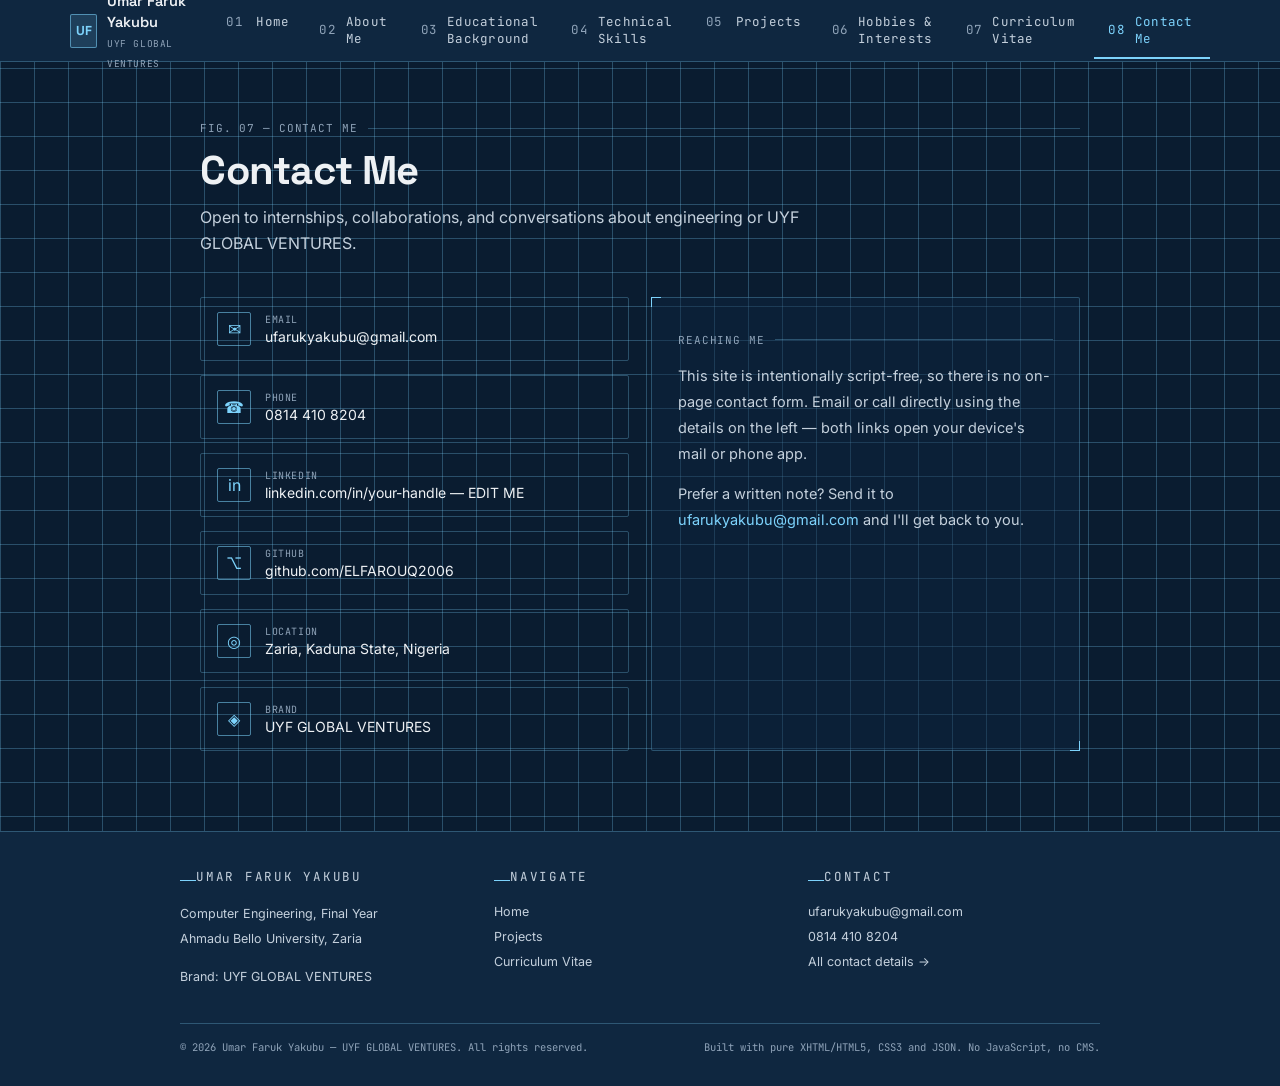
==== contact.html @ f2180076 "First commit" ====
<!DOCTYPE html>
<html lang="en">
<head>
<meta charset="UTF-8" />
<meta name="viewport" content="width=device-width, initial-scale=1.0" />
<title>Contact Me — Umar Faruk Yakubu</title>
<meta name="description" content="Contact Umar Faruk Yakubu — email, phone, and UYF GLOBAL VENTURES." />
<link rel="preconnect" href="https://fonts.googleapis.com" />
<link rel="preconnect" href="https://fonts.gstatic.com" crossorigin="crossorigin" />
<link href="https://fonts.googleapis.com/css2?family=Space+Grotesk:wght@400;500;600;700&amp;family=Inter:wght@400;500;600&amp;family=JetBrains+Mono:wght@400;500;600&amp;display=swap" rel="stylesheet" />
<link rel="stylesheet" href="assets/css/styles.css" />
<script type="application/ld+json">
{
  "@context": "https://schema.org",
  "@type": "ContactPage",
  "name": "Contact Umar Faruk Yakubu",
  "url": "contact.html",
  "mainEntity": {
    "@type": "Person",
    "name": "Umar Faruk Yakubu",
    "email": "mailto:ufarukyakubu@gmail.com",
    "telephone": "+234-814-410-8204",
    "address": {
      "@type": "PostalAddress",
      "addressLocality": "Zaria",
      "addressRegion": "Kaduna State",
      "addressCountry": "NG"
    }
  }
}
</script>
</head>
<body>

<header class="site-header">
  <div class="nav-wrap">
    <a class="brand" href="index.html">
      <span class="chip">UF</span>
      <span class="btext"><span class="n1">Umar Faruk Yakubu</span><br /><span class="n2">UYF GLOBAL VENTURES</span></span>
    </a>
    <input type="checkbox" id="nav-toggle" />
    <label class="nav-burger" for="nav-toggle" aria-label="Toggle navigation menu"><span></span></label>
    <nav class="site-nav" aria-label="Primary">
      <ul>
        <li><a href="index.html"><span class="pin">01</span>Home</a></li>
        <li><a href="about.html"><span class="pin">02</span>About Me</a></li>
        <li><a href="education.html"><span class="pin">03</span>Educational Background</a></li>
        <li><a href="skills.html"><span class="pin">04</span>Technical Skills</a></li>
        <li><a href="projects.html"><span class="pin">05</span>Projects</a></li>
        <li><a href="hobbies.html"><span class="pin">06</span>Hobbies &amp; Interests</a></li>
        <li><a href="cv.html"><span class="pin">07</span>Curriculum Vitae</a></li>
        <li data-current="true"><a href="contact.html"><span class="pin">08</span>Contact Me</a></li>
      </ul>
    </nav>
  </div>
</header>

<main>
  <div class="frame">
    <p class="fig"><span>FIG. 07 — CONTACT ME</span><span class="ln"></span></p>
    <h1 class="pagehead">Contact Me</h1>
    <p class="lede">Open to internships, collaborations, and conversations about engineering or UYF GLOBAL VENTURES.</p>

    <div class="contact-grid">
      <ul class="ch-list">
        <li>
          <a href="mailto:ufarukyakubu@gmail.com">
            <span class="ic">✉</span>
            <span><span class="k">EMAIL</span><span class="v">ufarukyakubu@gmail.com</span></span>
          </a>
        </li>
        <li>
          <a href="tel:+2348144108204">
            <span class="ic">☎</span>
            <span><span class="k">PHONE</span><span class="v">0814 410 8204</span></span>
          </a>
        </li>
        <li>
          <a href="https://linkedin.com/in/your-handle" target="_blank" rel="noopener">
            <span class="ic">in</span>
            <span><span class="k">LINKEDIN</span><span class="v">linkedin.com/in/your-handle — EDIT ME</span></span>
          </a>
        </li>
        <li>
          <a href="https://github.com/ELFAROUQ2006" target="_blank" rel="noopener">
            <span class="ic">⌥</span>
            <span><span class="k">GITHUB</span><span class="v">github.com/ELFAROUQ2006</span></span>
          </a>
        </li>
        <li class="row">
          <span class="ic">◎</span>
          <span><span class="k">LOCATION</span><span class="v">Zaria, Kaduna State, Nigeria</span></span>
        </li>
        <li class="row">
          <span class="ic">◈</span>
          <span><span class="k">BRAND</span><span class="v">UYF GLOBAL VENTURES</span></span>
        </li>
      </ul>

      <aside class="card">
        <p class="fig" style="margin-bottom:16px;"><span>REACHING ME</span><span class="ln"></span></p>
        <p style="font-size:14.5px;color:var(--paper-dim);line-height:1.8;margin:0 0 14px;">
          This site is intentionally script-free, so there is no on-page contact form. Email or call directly using the details on the left — both links open your device's mail or phone app.
        </p>
        <p style="font-size:14.5px;color:var(--paper-dim);line-height:1.8;margin:0;">
          Prefer a written note? Send it to <a href="mailto:ufarukyakubu@gmail.com" style="color:var(--cyan);">ufarukyakubu@gmail.com</a> and I'll get back to you.
        </p>
      </aside>
    </div>
  </div>
</main>

<footer class="site">
  <div class="foot-wrap">
    <div class="foot-col">
      <p class="eyebrow">Umar Faruk Yakubu</p>
      <p>Computer Engineering, Final Year<br />Ahmadu Bello University, Zaria</p>
      <p>Brand: UYF GLOBAL VENTURES</p>
    </div>
    <div class="foot-col">
      <p class="eyebrow">Navigate</p>
      <a href="index.html">Home</a>
      <a href="projects.html">Projects</a>
      <a href="cv.html">Curriculum Vitae</a>
    </div>
    <div class="foot-col">
      <p class="eyebrow">Contact</p>
      <address>
        <a href="mailto:ufarukyakubu@gmail.com">ufarukyakubu@gmail.com</a>
        <a href="tel:+2348144108204">0814 410 8204</a>
      </address>
      <a href="contact.html">All contact details →</a>
    </div>
  </div>
  <div class="foot-bottom">
    <span>&copy; 2026 Umar Faruk Yakubu — UYF GLOBAL VENTURES. All rights reserved.</span>
    <span>Built with pure XHTML/HTML5, CSS3 and JSON. No JavaScript, no CMS.</span>
  </div>
</footer>

</body>
</html>
---- assets/css/styles.css ----
/* =========================================================
   UYF GLOBAL VENTURES — El Farouq Portfolio
   Pure CSS. No frameworks. No JavaScript.
   Mobile-first, then scaled up with min-width media queries.
   ========================================================= */

:root{
  --blue-deep:#0a1c30;
  --blue-panel:#0f2740;
  --blue-panel-2:#123256;
  --blue-line: rgba(125,211,252,0.28);
  --blue-line-strong: rgba(125,211,252,0.55);
  --cyan:#7dd3fc;
  --cyan-soft: rgba(125,211,252,0.14);
  --amber:#f2a54a;
  --paper:#eef1f4;
  --paper-dim:#c4d0dc;
  --ink-soft:#8fa3b8;
  --ok-green:#7ee0b8;
  --radius:2px;
  --display: 'Space Grotesk', Georgia, serif;
  --body: 'Inter', Arial, sans-serif;
  --mono: 'JetBrains Mono', 'Courier New', monospace;
  --nav-h: 62px;
}

*, *::before, *::after{ box-sizing:border-box; }
html{ scroll-behavior:smooth; }
body{
  margin:0;
  background:var(--blue-deep);
  color:var(--paper);
  font-family:var(--body);
  -webkit-font-smoothing:antialiased;
  background-image:
    linear-gradient(var(--blue-line) 1px, transparent 1px),
    linear-gradient(90deg, var(--blue-line) 1px, transparent 1px);
  background-size:34px 34px;
  background-attachment:fixed;
  padding-top:var(--nav-h);
}

@media (prefers-reduced-motion: reduce){
  html{ scroll-behavior:auto; }
  *{ animation-duration:0.001ms !important; transition-duration:0.001ms !important; }
}

a{ color:inherit; text-decoration:none; }
img{ max-width:100%; display:block; }
:focus-visible{ outline:2px solid var(--cyan); outline-offset:3px; }

.eyebrow{
  font-family:var(--mono);
  font-size:11px;
  letter-spacing:.14em;
  text-transform:uppercase;
  color:var(--cyan);
  display:flex; align-items:center; gap:8px;
  margin:0 0 10px;
}
.eyebrow::before{ content:''; width:16px; height:1px; background:var(--cyan); display:inline-block; }

/* =========================================================
   HEADER + NAVIGATION (pure CSS checkbox-hack mobile menu)
   ========================================================= */
.site-header{
  position:fixed; top:0; left:0; right:0; z-index:100;
  height:var(--nav-h);
  background:var(--blue-panel);
  border-bottom:1px solid var(--blue-line);
  display:flex; align-items:center;
}
.nav-wrap{
  width:100%; max-width:1180px; margin:0 auto;
  display:flex; align-items:center; justify-content:space-between;
  padding:0 20px;
}
.brand{ display:flex; align-items:center; gap:10px; }
.brand .chip{
  width:34px; height:34px; border:1px solid var(--blue-line-strong);
  border-radius:var(--radius); display:flex; align-items:center; justify-content:center;
  font-family:var(--display); font-weight:700; color:var(--cyan); font-size:13px;
  background:var(--cyan-soft);
}
.brand .btext{ line-height:1.25; }
.brand .btext .n1{ font-family:var(--display); font-weight:600; font-size:14.5px; }
.brand .btext .n2{ font-family:var(--mono); font-size:9.5px; color:var(--ink-soft); letter-spacing:.06em; }

/* checkbox hack: no JavaScript, pure CSS state toggle */
#nav-toggle{ position:absolute; opacity:0; pointer-events:none; }
.nav-burger{
  display:flex; align-items:center; justify-content:center;
  width:38px; height:38px; border:1px solid var(--blue-line-strong);
  border-radius:var(--radius); background:var(--cyan-soft); cursor:pointer;
}
.nav-burger span, .nav-burger span::before, .nav-burger span::after{
  content:''; display:block; position:relative; width:18px; height:2px; background:var(--cyan);
}
.nav-burger span::before{ position:absolute; top:-6px; width:18px; height:2px; background:var(--cyan); }
.nav-burger span::after{ position:absolute; top:6px; width:18px; height:2px; background:var(--cyan); }

.site-nav{
  position:fixed; top:var(--nav-h); left:0; right:0; bottom:0;
  background:var(--blue-deep);
  border-top:1px solid var(--blue-line);
  padding:10px 0;
  max-height:0; overflow:hidden;
  transition:max-height .3s ease;
}
#nav-toggle:checked ~ .site-nav{ max-height:600px; overflow-y:auto; }

.site-nav ul{ list-style:none; margin:0; padding:0; max-width:1180px; margin:0 auto; }
.site-nav a{
  display:flex; align-items:center; gap:10px;
  padding:14px 24px; font-size:14.5px; color:var(--paper-dim);
  border-left:2px solid transparent; font-family:var(--mono); font-size:12.5px;
  letter-spacing:.02em;
}
.site-nav a:hover, .site-nav a:focus-visible{ background:rgba(125,211,252,.06); color:var(--paper); }
.site-nav li[data-current="true"] a{
  color:var(--cyan); border-left-color:var(--cyan); background:var(--cyan-soft);
}
.site-nav .pin{ color:var(--ink-soft); width:20px; display:inline-block; }
.site-nav li[data-current="true"] .pin{ color:var(--cyan); }

@media (min-width:860px){
  .nav-burger{ display:none; }
  .site-nav{
    position:static; max-height:none; overflow:visible; border-top:none; padding:0;
    background:transparent; flex:1;
  }
  .site-nav ul{ display:flex; justify-content:flex-end; gap:2px; }
  .site-nav a{ padding:10px 14px; border-left:none; border-bottom:2px solid transparent; }
  .site-nav li[data-current="true"] a{ border-left:none; border-bottom-color:var(--cyan); background:transparent; }
  .nav-wrap{ align-items:center; }
}

/* =========================================================
   PAGE FRAME
   ========================================================= */
.frame{ max-width:920px; margin:0 auto; padding:48px 20px 80px; }
.fig{
  font-family:var(--mono); font-size:11px; color:var(--ink-soft); letter-spacing:.08em;
  display:flex; align-items:center; gap:10px; margin-bottom:10px;
}
.fig .ln{ height:1px; flex:1; background:var(--blue-line); }
h1.pagehead{
  font-family:var(--display); font-weight:700; font-size:clamp(28px,6vw,40px);
  margin:0 0 8px; letter-spacing:-.01em;
}
.lede{ color:var(--paper-dim); font-size:16px; line-height:1.65; max-width:640px; margin:0 0 40px; }

.card{
  border:1px solid var(--blue-line); background:rgba(15,39,64,0.45);
  border-radius:var(--radius); padding:24px 26px; position:relative;
}
.card::before{ content:''; position:absolute; top:-1px; left:-1px; width:10px; height:10px; border-top:1px solid var(--cyan); border-left:1px solid var(--cyan); }
.card::after{ content:''; position:absolute; bottom:-1px; right:-1px; width:10px; height:10px; border-bottom:1px solid var(--cyan); border-right:1px solid var(--cyan); }

/* =========================================================
   HERO (Home)
   ========================================================= */
.hero{ position:relative; padding:56px 20px 48px; border-bottom:1px solid var(--blue-line); overflow:hidden; }
.hero-trace{ position:absolute; inset:0; width:100%; height:100%; opacity:.5; pointer-events:none; }
.hero-trace path{ fill:none; stroke:var(--cyan); stroke-width:1; }
.hero-trace circle{ fill:var(--cyan); }

.datasheet{ position:relative; max-width:760px; margin:0 auto; z-index:2; }
.datasheet .part-no{ font-family:var(--mono); font-size:11px; color:var(--amber); letter-spacing:.08em; margin-bottom:16px; }
.datasheet h1{ font-family:var(--display); font-weight:700; font-size:clamp(36px,9vw,68px); line-height:1.0; margin:0 0 14px; letter-spacing:-.02em; }
.datasheet h1 span{ color:var(--cyan); }
.datasheet .role-line{ font-family:var(--mono); font-size:13px; color:var(--paper-dim); margin-bottom:22px; }
.datasheet .desc{ font-size:16.5px; line-height:1.7; color:var(--paper-dim); max-width:560px; margin-bottom:30px; }

.cta-row{ display:flex; gap:14px; flex-wrap:wrap; margin-bottom:38px; }
.btn{
  font-family:var(--mono); font-size:12.5px; letter-spacing:.05em; padding:13px 22px;
  border-radius:var(--radius); cursor:pointer; display:inline-flex; align-items:center; gap:8px;
}
.btn-primary{ background:var(--cyan); color:var(--blue-deep); border:1px solid var(--cyan); font-weight:600; }
.btn-primary:hover{ box-shadow:0 6px 20px rgba(125,211,252,.25); }
.btn-ghost{ background:transparent; color:var(--paper); border:1px solid var(--blue-line-strong); }
.btn-ghost:hover{ border-color:var(--cyan); color:var(--cyan); }

.params{
  display:grid; grid-template-columns:repeat(3,1fr); border:1px solid var(--blue-line);
  border-radius:var(--radius); overflow:hidden;
}
.params div{ padding:14px 12px; border-right:1px solid var(--blue-line); }
.params div:last-child{ border-right:none; }
.params .k{ font-family:var(--mono); font-size:9.5px; color:var(--ink-soft); letter-spacing:.06em; margin-bottom:5px; }
.params .v{ font-family:var(--display); font-weight:600; font-size:13.5px; color:var(--cyan); }

.home-sections{ padding:48px 20px 10px; max-width:960px; margin:0 auto; }
.row-2{ display:grid; grid-template-columns:1fr; gap:18px; }
.mini-card{ border:1px solid var(--blue-line); border-radius:var(--radius); padding:20px 22px; background:rgba(15,39,64,.3); }
.mini-card h3{ font-family:var(--display); font-size:16px; margin:0 0 8px; }
.mini-card p{ font-size:14px; color:var(--paper-dim); line-height:1.6; margin:0 0 12px; }
.mini-card .go{ font-family:var(--mono); font-size:11.5px; color:var(--cyan); }

@media (min-width:640px){
  .row-2{ grid-template-columns:1fr 1fr; }
  .params div{ padding:16px 18px; }
}

/* =========================================================
   ABOUT
   ========================================================= */
.about-grid{ display:grid; grid-template-columns:1fr; gap:28px; align-items:start; }
.about-grid p{ font-size:15.5px; line-height:1.8; color:var(--paper-dim); margin:0 0 18px; }
.about-grid strong{ color:var(--paper); }
.trait-list{ list-style:none; margin:0; padding:0; display:flex; flex-direction:column; gap:12px; }
.trait-list li{ display:flex; gap:12px; align-items:flex-start; font-size:13.5px; color:var(--paper-dim); }
.trait-list .tag{ font-family:var(--mono); font-size:10px; color:var(--cyan); border:1px solid var(--blue-line-strong); border-radius:var(--radius); padding:3px 7px; flex-shrink:0; margin-top:1px; }
@media (min-width:860px){ .about-grid{ grid-template-columns:1.3fr 1fr; gap:36px; } }

/* =========================================================
   TIMELINE (Education)
   ========================================================= */
.timeline{ position:relative; padding-left:26px; }
.timeline::before{ content:''; position:absolute; left:5px; top:6px; bottom:6px; width:1px; background:var(--blue-line); }
.tl-item{ position:relative; padding-bottom:32px; }
.tl-item:last-child{ padding-bottom:0; }
.tl-item::before{ content:''; position:absolute; left:-26px; top:4px; width:11px; height:11px; border-radius:50%; background:var(--blue-deep); border:2px solid var(--cyan); }
.tl-item .when{ font-family:var(--mono); font-size:11px; color:var(--amber); margin-bottom:6px; letter-spacing:.05em; }
.tl-item h3{ font-family:var(--display); font-size:18px; margin:0 0 4px; }
.tl-item .org{ font-size:13.5px; color:var(--cyan); margin-bottom:10px; }
.tl-item p{ font-size:14.5px; color:var(--paper-dim); line-height:1.7; margin:0; }
.placeholder-note{ margin-top:8px; font-family:var(--mono); font-size:11px; color:var(--ink-soft); border-left:2px solid var(--amber); padding-left:10px; }

/* =========================================================
   SKILLS + ACCORDION (native <details>, no JS)
   ========================================================= */
.skill-groups{ display:grid; grid-template-columns:1fr; gap:16px; }
@media (min-width:700px){ .skill-groups{ grid-template-columns:1fr 1fr; } }

details.skill-card{ border:1px solid var(--blue-line); border-radius:var(--radius); background:rgba(15,39,64,.35); padding:0; overflow:hidden; }
details.skill-card summary{
  list-style:none; cursor:pointer; padding:18px 22px; display:flex; align-items:center; justify-content:space-between;
  font-family:var(--display); font-size:15.5px;
}
details.skill-card summary::-webkit-details-marker{ display:none; }
details.skill-card summary::before{ content:''; width:8px; height:8px; background:var(--cyan); border-radius:1px; margin-right:10px; flex-shrink:0; }
details.skill-card summary::after{ content:'+'; font-family:var(--mono); color:var(--cyan); font-size:16px; margin-left:auto; }
details.skill-card[open] summary::after{ content:'\2212'; }
details.skill-card summary:hover{ background:rgba(125,211,252,.05); }
.skill-body{ padding:0 22px 20px; }
.skill-body .sub{ font-family:var(--mono); font-size:10.5px; color:var(--ink-soft); margin-bottom:14px; }
.tag-row{ display:flex; flex-wrap:wrap; gap:8px; }
.tag-row span{
  font-family:var(--mono); font-size:11.5px; padding:6px 11px; border:1px solid var(--blue-line-strong);
  border-radius:var(--radius); color:var(--paper-dim); background:rgba(125,211,252,.04);
}

/* =========================================================
   PROJECTS + CSS-ONLY :target MODAL
   ========================================================= */
.proj-grid{ display:grid; grid-template-columns:1fr; gap:20px; }
@media (min-width:700px){ .proj-grid{ grid-template-columns:1fr 1fr; } }

.proj{
  border:1px solid var(--blue-line); border-radius:var(--radius); overflow:hidden;
  background:rgba(15,39,64,.35); display:flex; flex-direction:column;
}
.proj .thumb{ aspect-ratio:16/9; border-bottom:1px solid var(--blue-line); background:var(--blue-panel-2); overflow:hidden; }
.proj .thumb img{ width:100%; height:100%; object-fit:cover; }
.proj-body{ padding:20px 22px; display:flex; flex-direction:column; gap:10px; flex:1; }
.proj-top{ display:flex; justify-content:space-between; align-items:flex-start; gap:12px; }
.proj-top h3{ font-family:var(--display); font-size:17px; margin:0; }
.proj-id{ font-family:var(--mono); font-size:10px; color:var(--amber); border:1px solid var(--amber); border-radius:var(--radius); padding:3px 7px; flex-shrink:0; white-space:nowrap; }
.proj-body p{ font-size:13.5px; color:var(--paper-dim); line-height:1.65; margin:0; }
.proj-body .tag-row span{ font-size:10.5px; }
.detail-link{ margin-top:auto; font-family:var(--mono); font-size:11.5px; color:var(--cyan); align-self:flex-start; padding-top:6px; }
.detail-link:hover{ text-decoration:underline; }

/* the CSS-only modal, driven purely by the :target pseudo-class */
.modal-overlay{
  position:fixed; inset:0; background:rgba(6,14,24,.82); z-index:200;
  display:flex; align-items:center; justify-content:center; padding:20px;
  opacity:0; visibility:hidden; transition:opacity .2s ease;
}
.modal-overlay:target{ opacity:1; visibility:visible; }
.modal-box{
  max-width:520px; width:100%; background:var(--blue-panel); border:1px solid var(--blue-line-strong);
  border-radius:var(--radius); padding:28px 26px; position:relative;
}
.modal-box .modal-id{ font-family:var(--mono); font-size:10px; color:var(--amber); border:1px solid var(--amber); border-radius:var(--radius); padding:3px 7px; display:inline-block; margin-bottom:14px; }
.modal-box h3{ font-family:var(--display); font-size:20px; margin:0 0 10px; }
.modal-box p{ font-size:14px; color:var(--paper-dim); line-height:1.7; margin:0 0 18px; }
.modal-close{
  position:absolute; top:14px; right:14px; width:30px; height:30px; border:1px solid var(--blue-line-strong);
  border-radius:var(--radius); display:flex; align-items:center; justify-content:center; color:var(--cyan);
  font-family:var(--mono); font-size:14px;
}
.modal-close:hover{ border-color:var(--cyan); background:var(--cyan-soft); }

/* =========================================================
   HOBBIES
   ========================================================= */
.hobby-grid{ display:grid; grid-template-columns:1fr; gap:18px; }
@media (min-width:700px){ .hobby-grid{ grid-template-columns:1fr 1fr; } }
.hobby-card{ border:1px solid var(--blue-line); border-radius:var(--radius); padding:22px; }
.hobby-card .num{ font-family:var(--mono); font-size:11px; color:var(--ink-soft); margin-bottom:10px; }
.hobby-card h3{ font-family:var(--display); font-size:16.5px; margin:0 0 8px; }
.hobby-card p{ font-size:14px; color:var(--paper-dim); line-height:1.7; margin:0; }

/* =========================================================
   CV
   ========================================================= */
.cv-sheet{ border:1px solid var(--blue-line); border-radius:var(--radius); background:rgba(15,39,64,.4); }
.cv-head{ padding:24px 22px; border-bottom:1px solid var(--blue-line); display:flex; justify-content:space-between; align-items:flex-start; flex-wrap:wrap; gap:14px; }
.cv-head h2{ font-family:var(--display); font-size:22px; margin:0 0 6px; }
.cv-head .role-line{ font-family:var(--mono); font-size:11.5px; color:var(--cyan); }
.cv-body{ padding:24px 22px; }
.cv-section{ margin-bottom:26px; }
.cv-section:last-child{ margin-bottom:0; }
.cv-section .fig{ margin-bottom:16px; }
.cv-entry{ margin-bottom:16px; }
.cv-entry:last-child{ margin-bottom:0; }
.cv-entry .top{ display:flex; justify-content:space-between; gap:10px; flex-wrap:wrap; }
.cv-entry h4{ font-family:var(--display); font-size:14px; margin:0; }
.cv-entry .when{ font-family:var(--mono); font-size:10.5px; color:var(--amber); }
.cv-entry p{ font-size:13.5px; color:var(--paper-dim); margin:6px 0 0; line-height:1.65; }

/* =========================================================
   CONTACT
   ========================================================= */
.contact-grid{ display:grid; grid-template-columns:1fr; gap:22px; }
@media (min-width:780px){ .contact-grid{ grid-template-columns:1fr 1fr; } }
.ch-list{ list-style:none; margin:0; padding:0; display:flex; flex-direction:column; gap:14px; }
.ch-list a, .ch-list .row{
  display:flex; align-items:center; gap:14px; padding:14px 16px; border:1px solid var(--blue-line);
  border-radius:var(--radius);
}
.ch-list a:hover{ border-color:var(--cyan); background:var(--cyan-soft); }
.ch-list .ic{ width:34px; height:34px; border:1px solid var(--blue-line-strong); border-radius:var(--radius); display:flex; align-items:center; justify-content:center; flex-shrink:0; color:var(--cyan); }
.ch-list .k{ font-family:var(--mono); font-size:10px; color:var(--ink-soft); letter-spacing:.06em; margin-bottom:2px; display:block; }
.ch-list .v{ font-size:14px; display:block; }

address{ font-style:normal; }

/* =========================================================
   FOOTER
   ========================================================= */
footer.site{ border-top:1px solid var(--blue-line); background:var(--blue-panel); padding:32px 20px; }
.foot-wrap{ max-width:920px; margin:0 auto; display:grid; grid-template-columns:1fr; gap:22px; }
@media (min-width:700px){ .foot-wrap{ grid-template-columns:1fr 1fr 1fr; } }
.foot-col p, .foot-col a{ font-size:12.5px; color:var(--paper-dim); line-height:2; display:block; }
.foot-col a:hover{ color:var(--cyan); }
.foot-bottom{
  max-width:920px; margin:22px auto 0; padding-top:16px; border-top:1px solid var(--blue-line);
  font-family:var(--mono); font-size:10.5px; color:var(--ink-soft);
  display:flex; flex-direction:column; gap:6px;
}
@media (min-width:700px){ .foot-bottom{ flex-direction:row; justify-content:space-between; } }
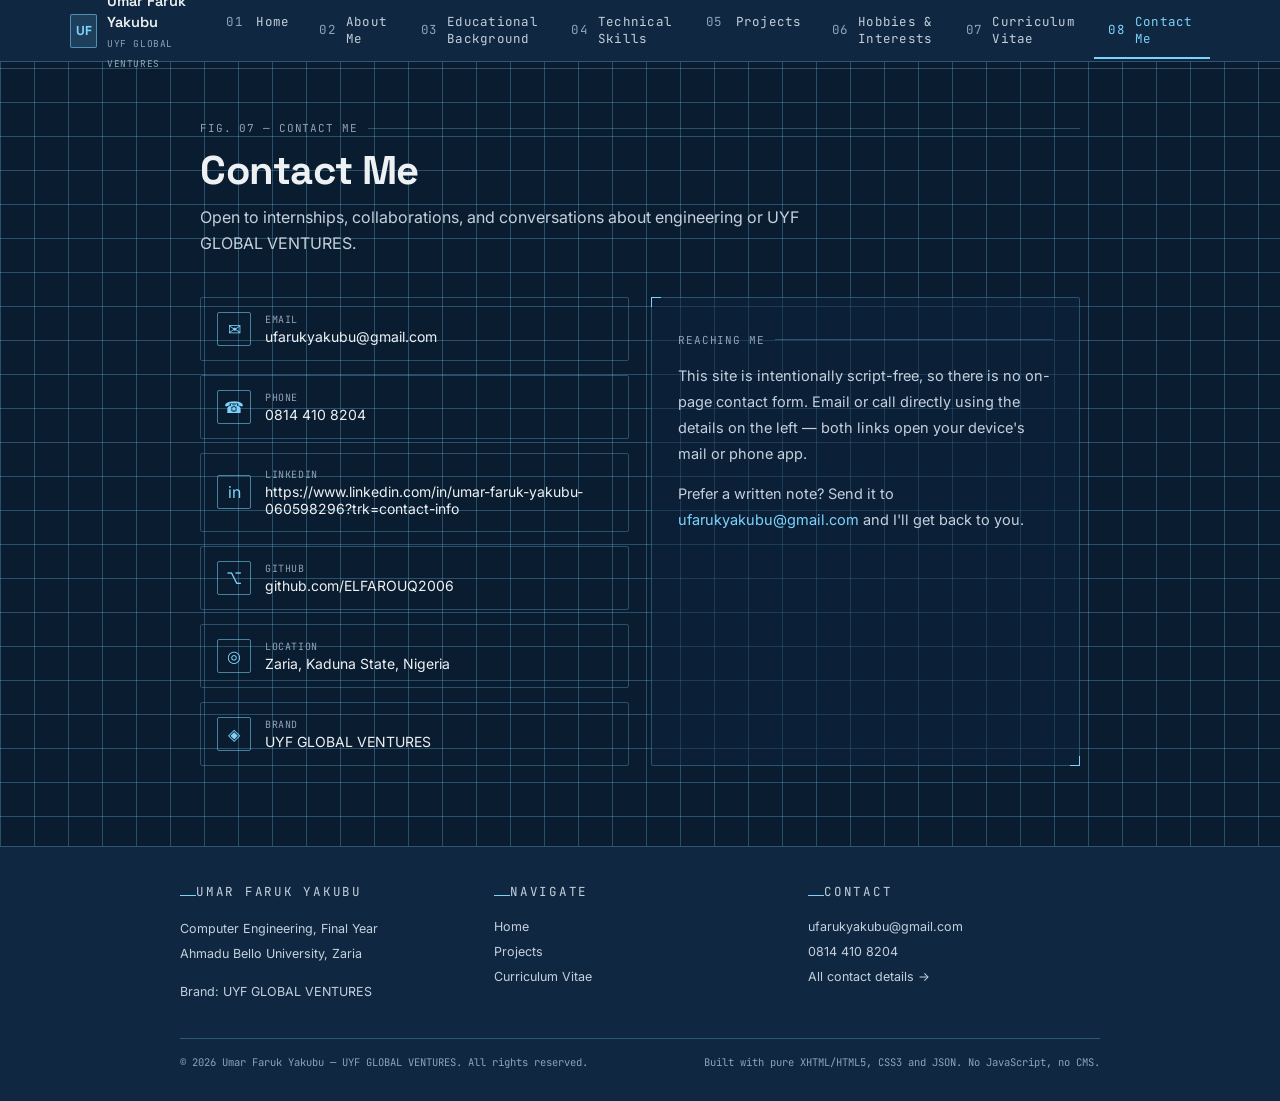
==== commit a3f862b0: "Update contact.html I update my LinkedIn contact." ====
--- a/contact.html
+++ b/contact.html
@@ -78,7 +78,7 @@
         <li>
           <a href="https://linkedin.com/in/your-handle" target="_blank" rel="noopener">
             <span class="ic">in</span>
-            <span><span class="k">LINKEDIN</span><span class="v">linkedin.com/in/your-handle — EDIT ME</span></span>
+            <span><span class="k">LINKEDIN</span><span class="v">https://www.linkedin.com/in/umar-faruk-yakubu-060598296?trk=contact-info</span></span>
           </a>
         </li>
         <li>
@@ -112,7 +112,7 @@
 
 <footer class="site">
   <div class="foot-wrap">
-    <div class="foot-col">
+   <div class="foot-col">
       <p class="eyebrow">Umar Faruk Yakubu</p>
       <p>Computer Engineering, Final Year<br />Ahmadu Bello University, Zaria</p>
       <p>Brand: UYF GLOBAL VENTURES</p>
